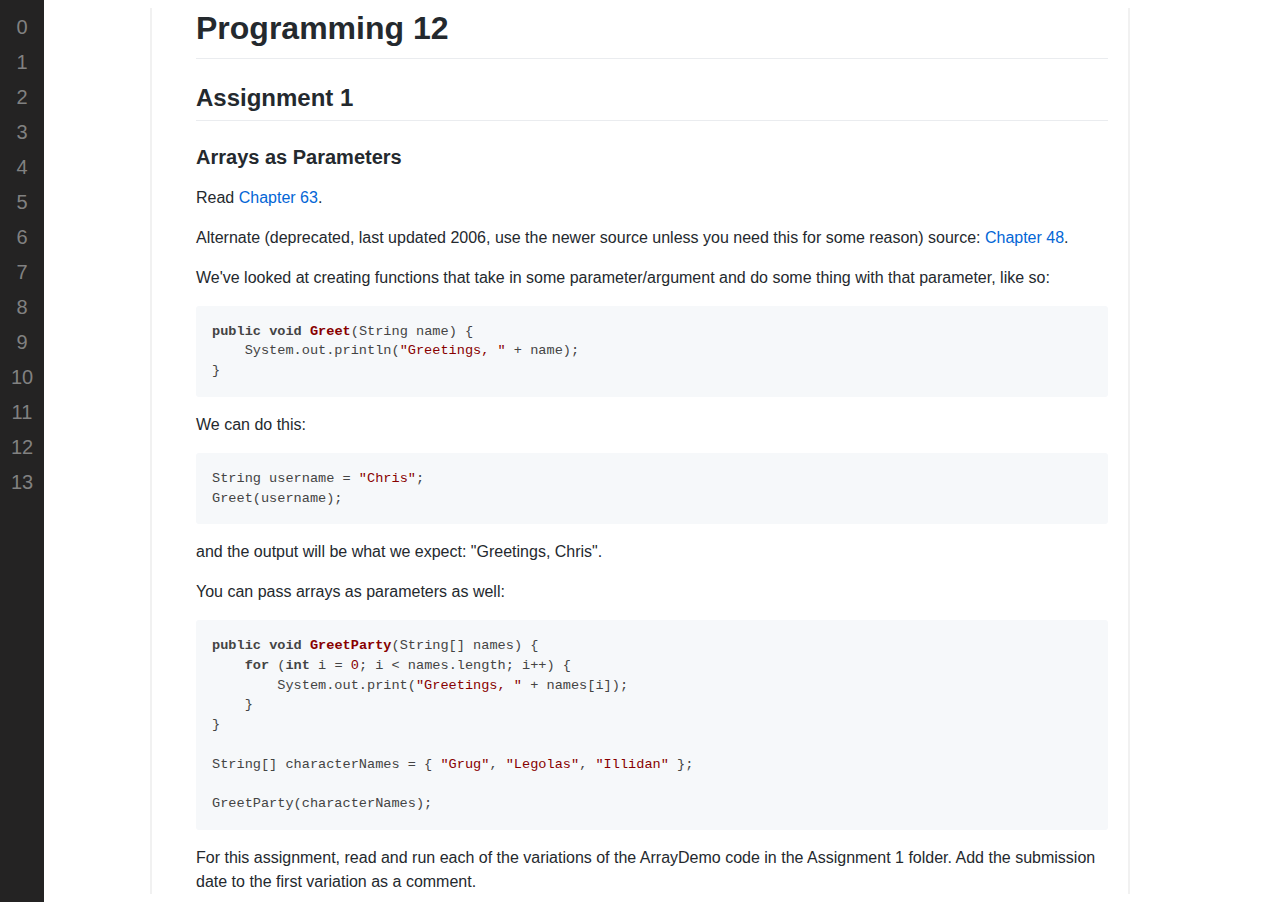
==== Prog12-1.html @ 04f186e9 "assignment1" ====
<!DOCTYPE html>
<html>

<head>
    <title>Programming 12</title>
    <meta charset="utf-8" />
    <meta name="viewport" content="width=device-width, initial-scale=1">
    <link rel="stylesheet" href="github-markdown.css">
    <link rel="stylesheet" href="highlight.min.css">
    <link rel="stylesheet" href="katex.min.css">
    <link rel="stylesheet" href="style.css">
    <style>
        .markdown-body {
            box-sizing: border-box;
            min-width: 200px;
            max-width: 980px;
        }

        @media (max-width: 767px) {
            .markdown-body {
                overflow-x: scroll;
                padding: 15px;
                padding-left: 44px;
                border: none;
            }
        }
    </style>
</head>

<body>
    <div class="sidenav">
        <a href="index.html">0</a>
        <a href="Prog12-1.html">1</a>
        <a href="Prog12-2.html">2</a>
        <a href="Prog12-3.html">3</a>
        <a href="Prog12-4.html">4</a>
        <a href="Prog12-5.html">5</a>
        <a href="Prog12-6.html">6</a>
        <a href="Prog12-7.html">7</a>
        <a href="Prog12-8.html">8</a>
        <a href="Prog12-9.html">9</a>
        <a href="Prog12-10.html">10</a>
        <a href="Prog12-11.html">11</a>
        <a href="Prog12-12.html">12</a>
        <a href="Prog12-13.html">13</a>

    </div>

    <div class="markdown-body main">
        <h1>Programming 12</h1>
<h2>Assignment 1</h2>
<h3>Arrays as Parameters</h3>
<p>Read <a href="http://www.programmedlessons.org/Java9/chap63/ch63_01.html">Chapter 63</a>.</p>
<p>Alternate (deprecated, last updated 2006, use the newer source unless you need this for some reason) source: <a href="https://repositories.abbyvirtual.com/avsCloud/PUBLIC/Grade12Courses/Java12/CS151/Notes/chap48/ch48_1.html">Chapter 48</a>.</p>
<p>We've looked at creating functions that take in some parameter/argument and do some thing with that parameter, like so:</p>
<pre><code class="language-java">public void Greet(String name) {
    System.out.println(&quot;Greetings, &quot; + name);
}
</code></pre>
<p>We can do this:</p>
<pre><code class="language-java">String username = &quot;Chris&quot;;
Greet(username);
</code></pre>
<p>and the output will be what we expect: &quot;Greetings, Chris&quot;.</p>
<p>You can pass arrays as parameters as well:</p>
<pre><code class="language-java">public void GreetParty(String[] names) {
    for (int i = 0; i &lt; names.length; i++) {
        System.out.print(&quot;Greetings, &quot; + names[i]);
    }
}

String[] characterNames = { &quot;Grug&quot;, &quot;Legolas&quot;, &quot;Illidan&quot; };

GreetParty(characterNames);
</code></pre>
<p>For this assignment, read and run each of the variations of the ArrayDemo code in the Assignment 1 folder. Add the submission date to the first variation as a comment.</p>

    </div>

    <script src="katex.min.js"></script>
    <script src="highlight.min.js"></script>
    <script>hljs.initHighlightingOnLoad();</script>
</body>

</html>
---- github-markdown.css ----
@font-face {
  font-family: octicons-link;
  src: url([data-uri]) format('woff');
}

.markdown-body {
  -ms-text-size-adjust: 100%;
  -webkit-text-size-adjust: 100%;
  line-height: 1.5;
  color: #24292e;
  font-family: -apple-system, BlinkMacSystemFont, "Segoe UI", Helvetica, Arial, sans-serif, "Apple Color Emoji", "Segoe UI Emoji", "Segoe UI Symbol";
  font-size: 16px;
  line-height: 1.5;
  word-wrap: break-word;
}

.markdown-body .pl-c {
  color: #6a737d;
}

.markdown-body .pl-c1,
.markdown-body .pl-s .pl-v {
  color: #005cc5;
}

.markdown-body .pl-e,
.markdown-body .pl-en {
  color: #6f42c1;
}

.markdown-body .pl-smi,
.markdown-body .pl-s .pl-s1 {
  color: #24292e;
}

.markdown-body .pl-ent {
  color: #22863a;
}

.markdown-body .pl-k {
  color: #d73a49;
}

.markdown-body .pl-s,
.markdown-body .pl-pds,
.markdown-body .pl-s .pl-pse .pl-s1,
.markdown-body .pl-sr,
.markdown-body .pl-sr .pl-cce,
.markdown-body .pl-sr .pl-sre,
.markdown-body .pl-sr .pl-sra {
  color: #032f62;
}

.markdown-body .pl-v,
.markdown-body .pl-smw {
  color: #e36209;
}

.markdown-body .pl-bu {
  color: #b31d28;
}

.markdown-body .pl-ii {
  color: #fafbfc;
  background-color: #b31d28;
}

.markdown-body .pl-c2 {
  color: #fafbfc;
  background-color: #d73a49;
}

.markdown-body .pl-c2::before {
  content: "^M";
}

.markdown-body .pl-sr .pl-cce {
  font-weight: bold;
  color: #22863a;
}

.markdown-body .pl-ml {
  color: #735c0f;
}

.markdown-body .pl-mh,
.markdown-body .pl-mh .pl-en,
.markdown-body .pl-ms {
  font-weight: bold;
  color: #005cc5;
}

.markdown-body .pl-mi {
  font-style: italic;
  color: #24292e;
}

.markdown-body .pl-mb {
  font-weight: bold;
  color: #24292e;
}

.markdown-body .pl-md {
  color: #b31d28;
  background-color: #ffeef0;
}

.markdown-body .pl-mi1 {
  color: #22863a;
  background-color: #f0fff4;
}

.markdown-body .pl-mc {
  color: #e36209;
  background-color: #ffebda;
}

.markdown-body .pl-mi2 {
  color: #f6f8fa;
  background-color: #005cc5;
}

.markdown-body .pl-mdr {
  font-weight: bold;
  color: #6f42c1;
}

.markdown-body .pl-ba {
  color: #586069;
}

.markdown-body .pl-sg {
  color: #959da5;
}

.markdown-body .pl-corl {
  text-decoration: underline;
  color: #032f62;
}

.markdown-body .octicon {
  display: inline-block;
  vertical-align: text-top;
  fill: currentColor;
}

.markdown-body a {
  background-color: transparent;
}

.markdown-body a:active,
.markdown-body a:hover {
  outline-width: 0;
}

.markdown-body strong {
  font-weight: inherit;
}

.markdown-body strong {
  font-weight: bolder;
}

.markdown-body h1 {
  font-size: 2em;
  margin: 0.67em 0;
}

.markdown-body img {
  border-style: none;
}

.markdown-body code,
.markdown-body kbd,
.markdown-body pre {
  font-family: monospace, monospace;
  font-size: 1em;
}

.markdown-body hr {
  box-sizing: content-box;
  height: 0;
  overflow: visible;
}

.markdown-body input {
  font: inherit;
  margin: 0;
}

.markdown-body input {
  overflow: visible;
}

.markdown-body [type="checkbox"] {
  box-sizing: border-box;
  padding: 0;
}

.markdown-body * {
  box-sizing: border-box;
}

.markdown-body input {
  font-family: inherit;
  font-size: inherit;
  line-height: inherit;
}

.markdown-body a {
  color: #0366d6;
  text-decoration: none;
}

.markdown-body a:hover {
  text-decoration: underline;
}

.markdown-body strong {
  font-weight: 600;
}

.markdown-body hr {
  height: 0;
  margin: 15px 0;
  overflow: hidden;
  background: transparent;
  border: 0;
  border-bottom: 1px solid #dfe2e5;
}

.markdown-body hr::before {
  display: table;
  content: "";
}

.markdown-body hr::after {
  display: table;
  clear: both;
  content: "";
}

.markdown-body table {
  border-spacing: 0;
  border-collapse: collapse;
}

.markdown-body td,
.markdown-body th {
  padding: 0;
}

.markdown-body h1,
.markdown-body h2,
.markdown-body h3,
.markdown-body h4,
.markdown-body h5,
.markdown-body h6 {
  margin-top: 0;
  margin-bottom: 0;
}

.markdown-body h1 {
  font-size: 32px;
  font-weight: 600;
}

.markdown-body h2 {
  font-size: 24px;
  font-weight: 600;
}

.markdown-body h3 {
  font-size: 20px;
  font-weight: 600;
}

.markdown-body h4 {
  font-size: 16px;
  font-weight: 600;
}

.markdown-body h5 {
  font-size: 14px;
  font-weight: 600;
}

.markdown-body h6 {
  font-size: 12px;
  font-weight: 600;
}

.markdown-body p {
  margin-top: 0;
  margin-bottom: 10px;
}

.markdown-body blockquote {
  margin: 0;
}

.markdown-body ul,
.markdown-body ol {
  padding-left: 0;
  margin-top: 0;
  margin-bottom: 0;
}

.markdown-body ol ol,
.markdown-body ul ol {
  list-style-type: lower-roman;
}

.markdown-body ul ul ol,
.markdown-body ul ol ol,
.markdown-body ol ul ol,
.markdown-body ol ol ol {
  list-style-type: lower-alpha;
}

.markdown-body dd {
  margin-left: 0;
}

.markdown-body code {
  font-family: "SFMono-Regular", Consolas, "Liberation Mono", Menlo, Courier, monospace;
  font-size: 12px;
}

.markdown-body pre {
  margin-top: 0;
  margin-bottom: 0;
  font-family: "SFMono-Regular", Consolas, "Liberation Mono", Menlo, Courier, monospace;
  font-size: 12px;
}

.markdown-body .octicon {
  vertical-align: text-bottom;
}

.markdown-body .pl-0 {
  padding-left: 0 !important;
}

.markdown-body .pl-1 {
  padding-left: 4px !important;
}

.markdown-body .pl-2 {
  padding-left: 8px !important;
}

.markdown-body .pl-3 {
  padding-left: 16px !important;
}

.markdown-body .pl-4 {
  padding-left: 24px !important;
}

.markdown-body .pl-5 {
  padding-left: 32px !important;
}

.markdown-body .pl-6 {
  padding-left: 40px !important;
}

.markdown-body::before {
  display: table;
  content: "";
}

.markdown-body::after {
  display: table;
  clear: both;
  content: "";
}

.markdown-body>*:first-child {
  margin-top: 0 !important;
}

.markdown-body>*:last-child {
  margin-bottom: 0 !important;
}

.markdown-body a:not([href]) {
  color: inherit;
  text-decoration: none;
}

.markdown-body .anchor {
  float: left;
  padding-right: 4px;
  margin-left: -20px;
  line-height: 1;
}

.markdown-body .anchor:focus {
  outline: none;
}

.markdown-body p,
.markdown-body blockquote,
.markdown-body ul,
.markdown-body ol,
.markdown-body dl,
.markdown-body table,
.markdown-body pre {
  margin-top: 0;
  margin-bottom: 16px;
}

.markdown-body hr {
  height: 0.25em;
  padding: 0;
  margin: 24px 0;
  background-color: #e1e4e8;
  border: 0;
}

.markdown-body blockquote {
  padding: 0 1em;
  color: #6a737d;
  border-left: 0.25em solid #dfe2e5;
}

.markdown-body blockquote>:first-child {
  margin-top: 0;
}

.markdown-body blockquote>:last-child {
  margin-bottom: 0;
}

.markdown-body kbd {
  display: inline-block;
  padding: 3px 5px;
  font-size: 11px;
  line-height: 10px;
  color: #444d56;
  vertical-align: middle;
  background-color: #fafbfc;
  border: solid 1px #c6cbd1;
  border-bottom-color: #959da5;
  border-radius: 3px;
  box-shadow: inset 0 -1px 0 #959da5;
}

.markdown-body h1,
.markdown-body h2,
.markdown-body h3,
.markdown-body h4,
.markdown-body h5,
.markdown-body h6 {
  margin-top: 24px;
  margin-bottom: 16px;
  font-weight: 600;
  line-height: 1.25;
}

.markdown-body h1 .octicon-link,
.markdown-body h2 .octicon-link,
.markdown-body h3 .octicon-link,
.markdown-body h4 .octicon-link,
.markdown-body h5 .octicon-link,
.markdown-body h6 .octicon-link {
  color: #1b1f23;
  vertical-align: middle;
  visibility: hidden;
}

.markdown-body h1:hover .anchor,
.markdown-body h2:hover .anchor,
.markdown-body h3:hover .anchor,
.markdown-body h4:hover .anchor,
.markdown-body h5:hover .anchor,
.markdown-body h6:hover .anchor {
  text-decoration: none;
}

.markdown-body h1:hover .anchor .octicon-link,
.markdown-body h2:hover .anchor .octicon-link,
.markdown-body h3:hover .anchor .octicon-link,
.markdown-body h4:hover .anchor .octicon-link,
.markdown-body h5:hover .anchor .octicon-link,
.markdown-body h6:hover .anchor .octicon-link {
  visibility: visible;
}

.markdown-body h1 {
  padding-bottom: 0.3em;
  font-size: 2em;
  border-bottom: 1px solid #eaecef;
}

.markdown-body h2 {
  padding-bottom: 0.3em;
  font-size: 1.5em;
  border-bottom: 1px solid #eaecef;
}

.markdown-body h3 {
  font-size: 1.25em;
}

.markdown-body h4 {
  font-size: 1em;
}

.markdown-body h5 {
  font-size: 0.875em;
}

.markdown-body h6 {
  font-size: 0.85em;
  color: #6a737d;
}

.markdown-body ul,
.markdown-body ol {
  padding-left: 2em;
}

.markdown-body ul ul,
.markdown-body ul ol,
.markdown-body ol ol,
.markdown-body ol ul {
  margin-top: 0;
  margin-bottom: 0;
}

.markdown-body li {
  word-wrap: break-all;
}

.markdown-body li>p {
  margin-top: 16px;
}

.markdown-body li+li {
  margin-top: 0.25em;
}

.markdown-body dl {
  padding: 0;
}

.markdown-body dl dt {
  padding: 0;
  margin-top: 16px;
  font-size: 1em;
  font-style: italic;
  font-weight: 600;
}

.markdown-body dl dd {
  padding: 0 16px;
  margin-bottom: 16px;
}

.markdown-body table {
  display: block;
  width: 100%;
  overflow: auto;
}

.markdown-body table th {
  font-weight: 600;
}

.markdown-body table th,
.markdown-body table td {
  padding: 6px 13px;
  border: 1px solid #dfe2e5;
}

.markdown-body table tr {
  background-color: #fff;
  border-top: 1px solid #c6cbd1;
}

.markdown-body table tr:nth-child(2n) {
  background-color: #f6f8fa;
}

.markdown-body img {
  max-width: 100%;
  box-sizing: content-box;
  background-color: #fff;
}

.markdown-body img[align=right] {
  padding-left: 20px;
}

.markdown-body img[align=left] {
  padding-right: 20px;
}

.markdown-body code {
  padding: 0.2em 0.4em;
  margin: 0;
  font-size: 85%;
  background-color: rgba(27,31,35,0.05);
  border-radius: 3px;
}

.markdown-body pre {
  word-wrap: normal;
}

.markdown-body pre>code {
  padding: 0;
  margin: 0;
  font-size: 100%;
  word-break: normal;
  white-space: pre;
  background: transparent;
  border: 0;
}

.markdown-body .highlight {
  margin-bottom: 16px;
}

.markdown-body .highlight pre {
  margin-bottom: 0;
  word-break: normal;
}

.markdown-body .highlight pre,
.markdown-body pre {
  padding: 16px;
  overflow: auto;
  font-size: 85%;
  line-height: 1.45;
  background-color: #f6f8fa;
  border-radius: 3px;
}

.markdown-body pre code {
  display: inline;
  max-width: auto;
  padding: 0;
  margin: 0;
  overflow: visible;
  line-height: inherit;
  word-wrap: normal;
  background-color: transparent;
  border: 0;
}

.markdown-body .full-commit .btn-outline:not(:disabled):hover {
  color: #005cc5;
  border-color: #005cc5;
}

.markdown-body kbd {
  display: inline-block;
  padding: 3px 5px;
  font: 11px "SFMono-Regular", Consolas, "Liberation Mono", Menlo, Courier, monospace;
  line-height: 10px;
  color: #444d56;
  vertical-align: middle;
  background-color: #fafbfc;
  border: solid 1px #d1d5da;
  border-bottom-color: #c6cbd1;
  border-radius: 3px;
  box-shadow: inset 0 -1px 0 #c6cbd1;
}

.markdown-body :checked+.radio-label {
  position: relative;
  z-index: 1;
  border-color: #0366d6;
}

.markdown-body .task-list-item {
  list-style-type: none;
}

.markdown-body .task-list-item+.task-list-item {
  margin-top: 3px;
}

.markdown-body .task-list-item input {
  margin: 0 0.2em 0.25em -1.6em;
  vertical-align: middle;
}

.markdown-body hr {
  border-bottom-color: #eee;
}
---- highlight.min.css ----
.hljs{display:block;overflow-x:auto;padding:0.5em;background:#F0F0F0}.hljs,.hljs-subst{color:#444}.hljs-comment{color:#888888}.hljs-keyword,.hljs-attribute,.hljs-selector-tag,.hljs-meta-keyword,.hljs-doctag,.hljs-name{font-weight:bold}.hljs-type,.hljs-string,.hljs-number,.hljs-selector-id,.hljs-selector-class,.hljs-quote,.hljs-template-tag,.hljs-deletion{color:#880000}.hljs-title,.hljs-section{color:#880000;font-weight:bold}.hljs-regexp,.hljs-symbol,.hljs-variable,.hljs-template-variable,.hljs-link,.hljs-selector-attr,.hljs-selector-pseudo{color:#BC6060}.hljs-literal{color:#78A960}.hljs-built_in,.hljs-bullet,.hljs-code,.hljs-addition{color:#397300}.hljs-meta{color:#1f7199}.hljs-meta-string{color:#4d99bf}.hljs-emphasis{font-style:italic}.hljs-strong{font-weight:bold}
---- style.css ----
.sidenav {
    height: 100%;
    width: 44px;
    position: fixed;
    z-index: 1;
    top: 0;
    left: 0;
    background-color: rgb(36, 35, 35);
    overflow-x: hidden;
    padding-top: 10px;
}

.sidenav a {
    padding: 6px 6px 6px 6px;
    text-decoration: none;
    font-size: 20px;
    color: #818181;
    display: block;
    text-align: center;
    transition: 0.3s;
    font-family: -apple-system, BlinkMacSystemFont, "Segoe UI", Helvetica, Arial, sans-serif, "Apple Color Emoji", "Segoe UI Emoji", "Segoe UI Symbol";
}
.sidenav a:hover {
    color: #f1f1f1;
}
  /* Page content */
.main {
    border-left: 2px solid #f1f1f1;
    border-right: 2px solid #f1f1f1;
    margin: auto;
    padding: 0px 20px;
    padding-left: 44px;
    /* margin-left: 44px; /* Same as the width of the sidenav */
}
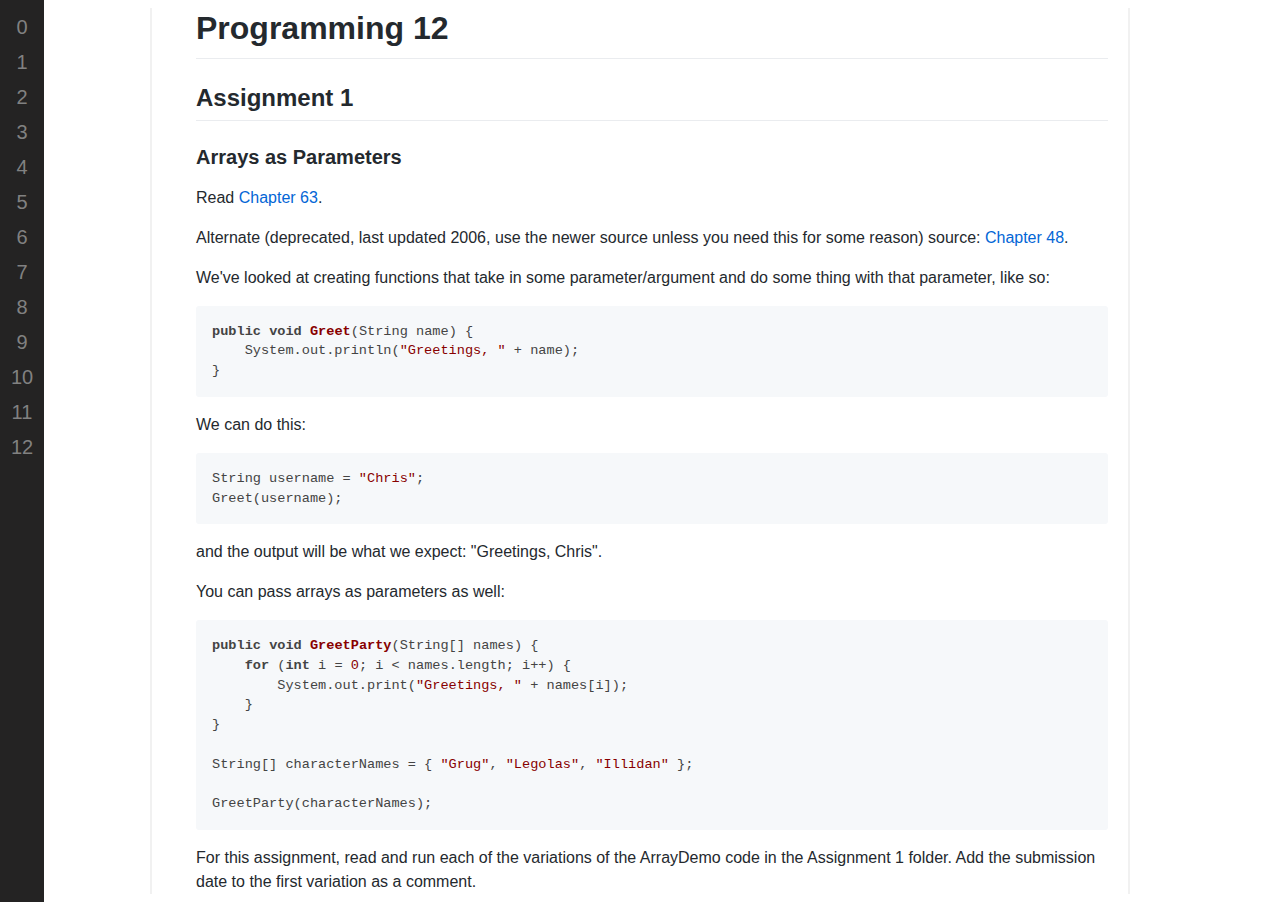
==== commit 893893fd: "yay" ====
--- a/Prog12-1.html
+++ b/Prog12-1.html
@@ -42,7 +42,6 @@
         <a href="Prog12-10.html">10</a>
         <a href="Prog12-11.html">11</a>
         <a href="Prog12-12.html">12</a>
-        <a href="Prog12-13.html">13</a>
 
     </div>
 
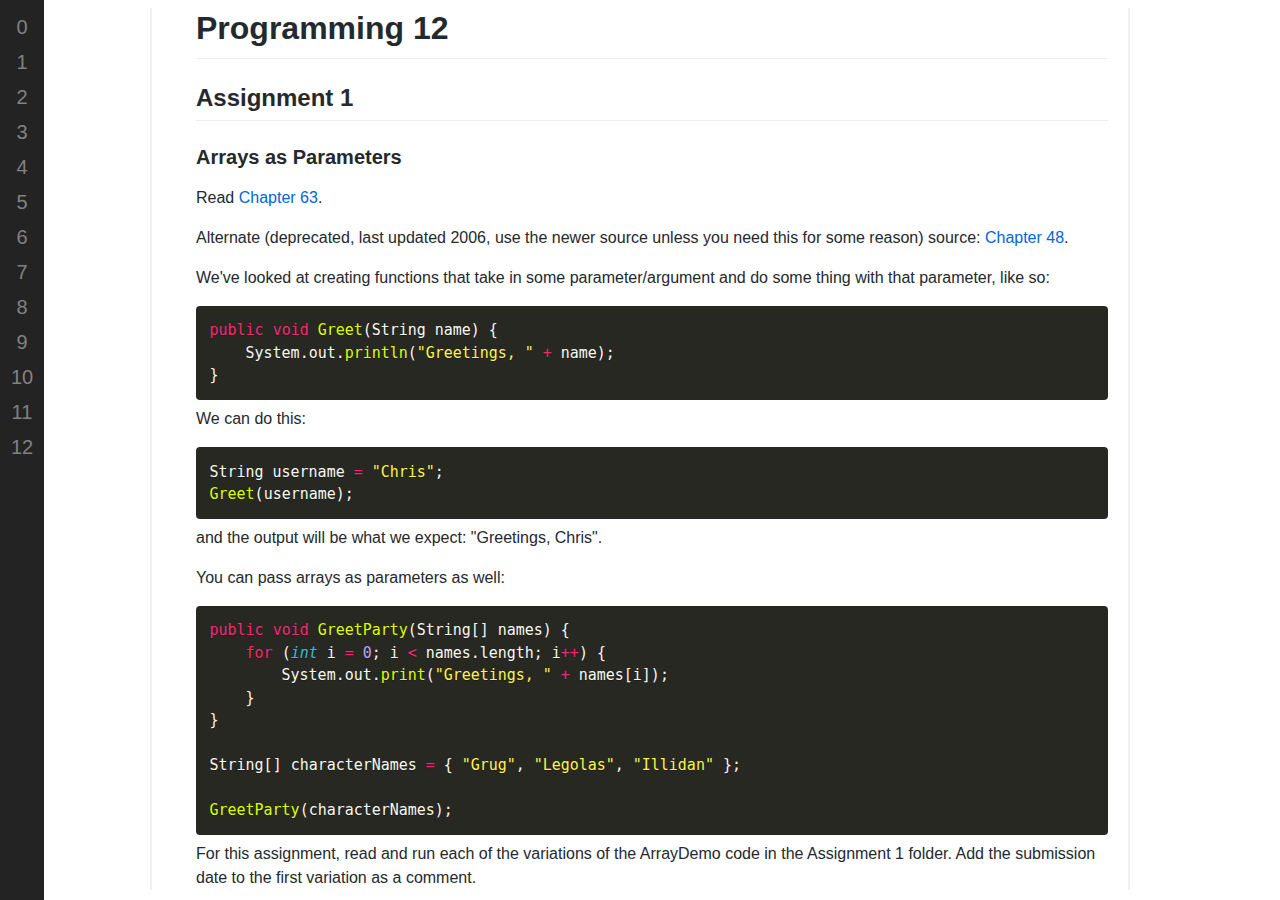
==== commit ee23e17c: "a" ====
--- a/Prog12-1.html
+++ b/Prog12-1.html
@@ -6,7 +6,7 @@
     <meta charset="utf-8" />
     <meta name="viewport" content="width=device-width, initial-scale=1">
     <link rel="stylesheet" href="github-markdown.css">
-    <link rel="stylesheet" href="highlight.min.css">
+    <link rel="stylesheet" href="prism-monokai.css">
     <link rel="stylesheet" href="katex.min.css">
     <link rel="stylesheet" href="style.css">
     <style>
@@ -77,8 +77,8 @@
     </div>
 
     <script src="katex.min.js"></script>
-    <script src="highlight.min.js"></script>
-    <script>hljs.initHighlightingOnLoad();</script>
+    <script src="prism.js"></script>
+    
 </body>
 
 </html>--- a/github-markdown.css
+++ b/github-markdown.css
@@ -614,7 +614,7 @@
 .markdown-body pre>code {
   padding: 0;
   margin: 0;
-  font-size: 100%;
+  font-size: 110%;
   word-break: normal;
   white-space: pre;
   background: transparent;
@@ -636,7 +636,7 @@
   overflow: auto;
   font-size: 85%;
   line-height: 1.45;
-  background-color: #f6f8fa;
+  background-color: #1b1f23;
   border-radius: 3px;
 }
 
--- a/prism-monokai.css
+++ b/prism-monokai.css
@@ -0,0 +1,123 @@
+/**
+ * Monokai theme for Prism.JS
+ *
+ * @author Martijn Swaagman
+ * @license MIT 2015
+ */
+ code[class*="language-"],
+ pre[class*="language-"] {
+     color: #f8f8f2;
+     text-shadow: 0 1px rgba(0, 0, 0, 0.3);
+     font-family: Consolas, Monaco, 'Andale Mono', 'Ubuntu Mono', monospace;
+     direction: ltr;
+     text-align: left;
+     white-space: pre;
+     word-spacing: normal;
+     word-break: normal;
+     word-wrap: normal;
+     line-height: 1.5;
+ 
+     -moz-tab-size: 4;
+     -o-tab-size: 4;
+     tab-size: 4;
+ 
+     -webkit-hyphens: none;
+     -moz-hyphens: none;
+     -ms-hyphens: none;
+     hyphens: none;
+ }
+ 
+ pre[class*="language-"] {
+     padding: 1em;
+     margin: .5em 0;
+     overflow: auto;
+     border-radius: 0.3em;
+ }
+ 
+ :not(pre) > code[class*="language-"],
+ pre[class*="language-"] {
+     background: #272822;
+ }
+ 
+ :not(pre) > code[class*="language-"] {
+     padding: .1em;
+     border-radius: .3em;
+ }
+ 
+ .token.comment,
+ .token.prolog,
+ .token.doctype,
+ .token.cdata {
+     color: #778090;
+ }
+ 
+ .token.punctuation {
+     color: #F8F8F2;
+ }
+ 
+ .namespace {
+     opacity: .7;
+ }
+ 
+ .token.property,
+ .token.tag,
+ .token.constant,
+ .token.symbol,
+ .token.deleted,
+ .token.operator {
+     color: #F92672;
+ }
+ .token.primitive {
+    font-style: italic;
+    color: #28c2d6;
+ }
+ .token.boolean,
+ .token.number {
+     color: rgb(193, 160, 255);
+ }
+ 
+ .token.selector,
+ .token.attr-name,
+ .token.string,
+ .token.char,
+ .token.builtin,
+ .token.inserted {
+     color: #fff547;
+ }
+ 
+ 
+ .token.entity,
+ .token.url,
+ .language-css .token.string,
+ .style .token.string,
+ .token.variable {
+     color: #F8F8F2;
+ }
+ 
+ .token.atrule,
+ .token.attr-value,
+ .token.function {
+     color: #dcff00;
+ }
+ 
+ .token.keyword {
+     color: #F92672;
+ }
+ 
+ .token.regex,
+ .token.important {
+     color: #FD971F;
+ }
+ 
+ .token.important,
+ .token.bold {
+     font-weight: bold;
+ }
+ .token.italic {
+     font-style: italic;
+ }
+ 
+ .token.entity {
+     cursor: help;
+ }
+ 